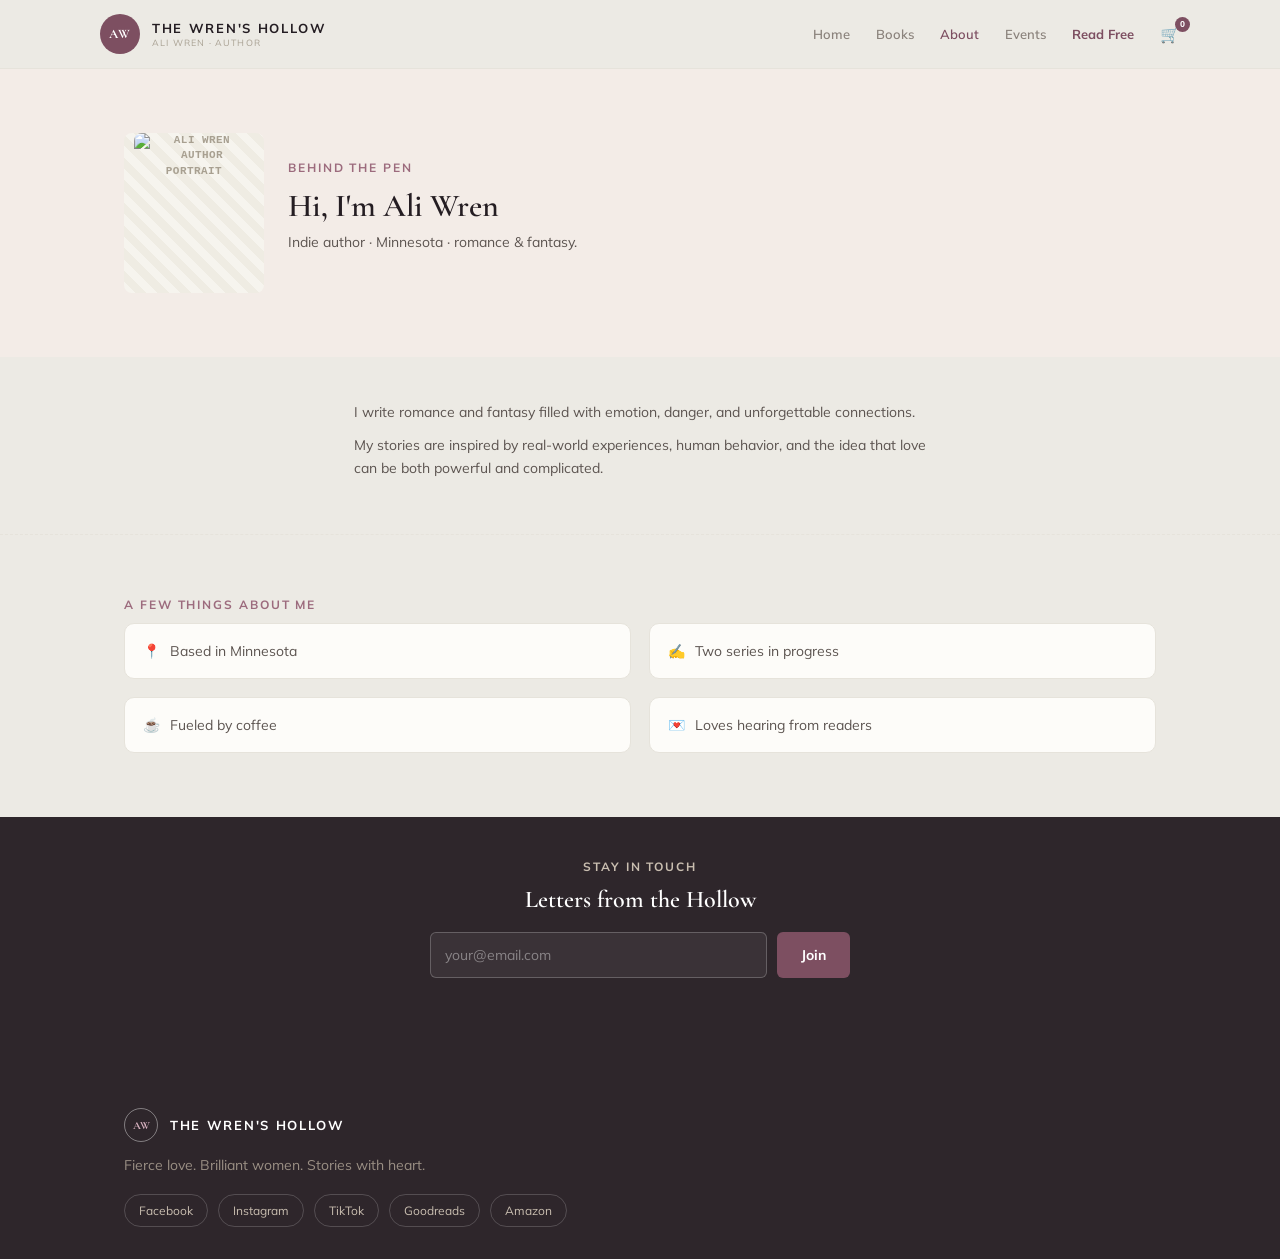
==== site/about.html @ 0546c365 "Rebuild Wren's Hollow site as static HTML/CSS/JS, add Docker dev setup Turns the lo-fi wireframe han" ====
<!DOCTYPE html>
<html lang="en">
<head>
<meta charset="UTF-8">
<meta name="viewport" content="width=device-width, initial-scale=1.0">
<title>About — Behind the Pen — The Wren's Hollow</title>
<meta name="description" content="Meet Ali Wren, indie author from Minnesota writing romance and fantasy full of emotion, danger, and unforgettable connections.">
<link rel="preconnect" href="https://fonts.googleapis.com">
<link rel="preconnect" href="https://fonts.gstatic.com" crossorigin>
<link href="https://fonts.googleapis.com/css2?family=Cormorant+Garamond:wght@500;600;700&family=Mulish:wght@400;600;700;800&display=swap" rel="stylesheet">
<link rel="stylesheet" href="css/styles.css">
</head>
<body>
<a class="skip-link" href="#main">Skip to content</a>

<header class="site-header">
  <div class="wrap nav">
    <a class="nav__brand" href="index.html">
      <span class="nav__mark">AW</span>
      <span class="nav__word">
        <span class="nav__title">THE WREN'S HOLLOW</span>
        <span class="nav__sub">Ali Wren · Author</span>
      </span>
    </a>
    <button class="nav__toggle" id="navToggle" aria-expanded="false" aria-controls="navLinks" aria-label="Toggle menu">
      <span></span><span></span><span></span>
    </button>
    <nav class="nav__links" id="navLinks">
      <a class="nav__link" href="index.html">Home</a>
      <a class="nav__link" href="shop.html">Books</a>
      <a class="nav__link is-active" href="about.html">About</a>
      <a class="nav__link" href="events-appearances.html">Events</a>
      <a class="nav__link nav__link--cta" href="the-veiled-prophecy.html">Read Free</a>
      <a class="nav__link nav__cart" href="shop.html" aria-label="Cart">🛒<span class="nav__cart-count" id="cartCount">0</span></a>
    </nav>
  </div>
</header>

<main id="main">

  <section class="sec sec--cream2">
    <div class="wrap bio-row">
      <div class="ph-box"><img src="images/photos/ali-wren-portrait.jpg" alt="Ali Wren author portrait" style="width:140px;height:160px;object-fit:cover;border-radius:8px;"></div>
      <div>
        <p class="eyebrow">Behind the pen</p>
        <h1 class="h-lg" style="font-size:32px;">Hi, I'm Ali Wren</h1>
        <p class="txt" style="margin-top:6px;">Indie author · Minnesota · romance &amp; fantasy.</p>
      </div>
    </div>
  </section>

  <section class="sec sec--tight">
    <div class="wrap" style="max-width:620px;">
      <p class="txt">I write romance and fantasy filled with emotion, danger, and unforgettable connections.</p>
      <p class="txt">My stories are inspired by real-world experiences, human behavior, and the idea that love can be both powerful and complicated.</p>
    </div>
  </section>

  <section class="sec sec--dashed-top">
    <div class="wrap">
      <p class="eyebrow">A few things about me</p>
      <div class="grid-2 fact-grid">
        <div class="card"><span>📍</span> Based in Minnesota</div>
        <div class="card"><span>✍️</span> Two series in progress</div>
        <div class="card"><span>☕</span> Fueled by coffee</div>
        <div class="card"><span>💌</span> Loves hearing from readers</div>
      </div>
    </div>
  </section>

  <section class="sec sec--tight sec--dark">
    <div class="wrap sec--center">
      <p class="eyebrow eyebrow--on-dark">Stay in touch</p>
      <h2 class="h-md" style="color:#fff;">Letters from the Hollow</h2>
      <form class="newsletter-form" id="newsletterForm" style="margin-left:auto;margin-right:auto;">
        <input class="field" type="email" placeholder="your@email.com" required aria-label="Email address">
        <button class="btn" type="submit">Join</button>
      </form>
      <p class="form-status" id="newsletterStatus"></p>
    </div>
  </section>

</main>

<footer class="site-footer">
  <div class="wrap">
    <div class="footer-top">
      <span class="footer-mark">AW</span>
      <span class="nav__title" style="color:#fff;">THE WREN'S HOLLOW</span>
    </div>
    <p class="footer-tagline">Fierce love. Brilliant women. Stories with heart.</p>
    <div class="soc">
      <a href="https://www.facebook.com/share/18DP2c832v/" target="_blank" rel="noopener">Facebook</a>
      <a href="https://www.instagram.com/aliwrenauthor" target="_blank" rel="noopener">Instagram</a>
      <a href="https://www.tiktok.com/@aliwrenauthor" target="_blank" rel="noopener">TikTok</a>
      <a href="https://www.goodreads.com/author/show/14986224.Ali_Wren" target="_blank" rel="noopener">Goodreads</a>
      <a href="https://www.amazon.com/s?k=ali+wren+author" target="_blank" rel="noopener">Amazon</a>
    </div>
  </div>
</footer>

<script src="js/main.js"></script>
</body>
</html>
---- site/css/styles.css ----
/* ============================================================
   The Wren's Hollow — Ali Wren Author Site
   Design tokens
   ============================================================ */
:root {
  /* Brand accent */
  --plum: #7d4f61;
  --plum-deep: #6a4152;
  --plum-tag: #9c6b7d;
  --plum-soft: #d9b3c1;

  /* Dark surfaces */
  --dark: #2e262b;
  --dark-2: #2b2530;

  /* Section tints */
  --tint-pink: #f6eff1;
  --tint-pink-border: #e4d3da;
  --tint-cream: #faf6f2;
  --tint-cream-2: #f3ece7;
  --page-bg: #eceae4;

  /* Text */
  --text-heading: #241d22;
  --text-heading-dark: #2e262b;
  --text-body: #5c5450;
  --text-muted: #8b837c;
  --text-muted-2: #a8a091;
  --text-on-dark: #c9beb0;
  --text-on-dark-muted: #9a8f84;

  /* Card / borders */
  --card-bg: #fdfcf9;
  --card-border: #e6e3db;
  --divider: #e6e3db;
  --field-bg: #faf8f4;
  --field-border: #d8d2c7;

  --star-gold: #c69a54;

  /* Type */
  --font-display: 'Cormorant Garamond', 'Georgia', serif;
  --font-body: 'Mulish', 'Segoe UI', sans-serif;

  --ease-standard: ease;
}

* { box-sizing: border-box; }

html { scroll-behavior: smooth; }

body {
  margin: 0;
  background: var(--page-bg);
  font-family: var(--font-body);
  color: var(--text-body);
  -webkit-font-smoothing: antialiased;
}

a { text-decoration: none; color: inherit; }
img { max-width: 100%; display: block; }
button { font-family: inherit; cursor: pointer; }
input { font-family: inherit; }
ul { margin: 0; padding: 0; list-style: none; }

h1, h2, h3 { margin: 0; font-family: var(--font-display); color: var(--text-heading); font-weight: 600; }

.skip-link {
  position: absolute;
  left: -999px;
  top: 0;
  background: var(--plum);
  color: #fff;
  padding: 10px 16px;
  z-index: 200;
  font-weight: 600;
}
.skip-link:focus { left: 0; }

@keyframes whFade {
  from { opacity: 0; transform: translateY(16px); }
  to   { opacity: 1; transform: none; }
}
.wh-fade { animation: whFade .7s var(--ease-standard) var(--delay, 0s) both; }
@media (prefers-reduced-motion: reduce) {
  .wh-fade { animation: none; opacity: 1; transform: none; }
  html { scroll-behavior: auto; }
}

.wrap { max-width: 1080px; margin: 0 auto; padding: 0 24px; }

.eyebrow {
  display: block;
  font: 700 12px/1 'Mulish', sans-serif;
  letter-spacing: .16em;
  text-transform: uppercase;
  color: var(--plum-tag);
  margin: 0 0 12px;
}
.eyebrow--on-dark { color: var(--plum-soft); }

/* ---------- Image placeholder (JS swaps missing <img> for this) ---------- */
.ph-box {
  display: flex;
  align-items: center;
  justify-content: center;
  text-align: center;
  background: repeating-linear-gradient(45deg, #f6f4ee, #f6f4ee 8px, #efece3 8px, #efece3 16px);
  color: var(--text-muted-2);
  font: 700 11px/1.4 ui-monospace, Menlo, monospace;
  letter-spacing: .04em;
  text-transform: uppercase;
  padding: 10px;
  border-radius: 8px;
}

/* ============================================================
   Header / Nav
   ============================================================ */
.site-header {
  position: sticky;
  top: 0;
  z-index: 100;
  background: rgba(236, 234, 228, .92);
  backdrop-filter: blur(8px);
  border-bottom: 1px solid var(--divider);
}
.nav {
  display: flex;
  align-items: center;
  justify-content: space-between;
  padding: 14px 0;
}
.nav__brand { display: flex; align-items: center; gap: 12px; }
.nav__mark {
  width: 40px; height: 40px; flex: none;
  border-radius: 50%;
  background: var(--plum);
  color: #fff;
  display: flex; align-items: center; justify-content: center;
  font: 700 13px var(--font-display);
  letter-spacing: .04em;
}
.nav__word { display: flex; flex-direction: column; gap: 2px; }
.nav__title { font: 700 13px/1.1 'Mulish', sans-serif; letter-spacing: .13em; color: var(--text-heading); }
.nav__sub { font: 400 9px/1 'Mulish', sans-serif; letter-spacing: .13em; text-transform: uppercase; color: var(--text-muted-2); }

.nav__links {
  display: flex;
  align-items: center;
  gap: 26px;
  font: 600 13px 'Mulish', sans-serif;
  color: var(--text-muted);
}
.nav__link:hover, .nav__link.is-active { color: var(--plum); }
.nav__link--cta { color: var(--plum); font-weight: 700; }
.nav__cart { font-size: 16px; position: relative; }
.nav__cart-count {
  position: absolute; top: -7px; right: -10px;
  background: var(--plum); color: #fff;
  font: 700 9px/1 sans-serif;
  border-radius: 50%;
  width: 15px; height: 15px;
  display: flex; align-items: center; justify-content: center;
}

.nav__toggle {
  display: none;
  flex-direction: column;
  gap: 4px;
  background: none;
  border: none;
  padding: 6px;
}
.nav__toggle span { width: 22px; height: 2px; background: var(--text-heading); border-radius: 2px; }

@media (max-width: 760px) {
  .nav__toggle { display: flex; }
  .nav__links {
    position: absolute;
    top: 100%; left: 0; right: 0;
    background: var(--page-bg);
    border-bottom: 1px solid var(--divider);
    flex-direction: column;
    align-items: flex-start;
    gap: 0;
    max-height: 0;
    overflow: hidden;
    transition: max-height .25s var(--ease-standard);
  }
  .nav__links.is-open { max-height: 320px; }
  .nav__links a, .nav__links span { padding: 12px 24px; width: 100%; }
  .nav__link { display: block; }
}

/* ============================================================
   Sections / tints
   ============================================================ */
.sec { padding: 64px 0; }
.sec--tight { padding: 44px 0; }
.sec--pink { background: var(--tint-pink); }
.sec--cream { background: var(--tint-cream); }
.sec--cream2 { background: var(--tint-cream-2); }
.sec--dark { background: var(--dark); color: var(--text-on-dark); }
.sec--dark2 { background: var(--dark-2); color: var(--text-on-dark); }
.sec--dashed-top { border-top: 1px dashed var(--divider); }
.sec--center { text-align: center; }

.sec--dark h2, .sec--dark h3, .sec--dark2 h2, .sec--dark2 h3 { color: #fff; }
.sec--dark p, .sec--dark2 p { color: var(--text-on-dark); }

h2.h-lg { font-size: clamp(28px, 4vw, 40px); line-height: 1.15; letter-spacing: -.01em; }
h3.h-md { font-size: 22px; line-height: 1.25; }
.lede { font-size: 16px; line-height: 1.6; color: var(--text-body); max-width: 480px; }
.sec--dark .lede, .sec--dark2 .lede { color: #b7aca3; }

.divider-label {
  text-align: center;
  padding: 12px;
  font: 700 11px ui-monospace, Menlo, monospace;
  letter-spacing: .14em;
  text-transform: uppercase;
  color: var(--text-muted-2);
  background: #f3f0e9;
  border-top: 1px solid var(--divider);
  border-bottom: 1px solid var(--divider);
}

/* ============================================================
   Buttons
   ============================================================ */
.btn {
  display: inline-flex;
  align-items: center;
  gap: 8px;
  padding: 13px 24px;
  border-radius: 6px;
  background: var(--plum);
  color: #fff;
  font: 700 14px 'Mulish', sans-serif;
  border: none;
  transition: background .2s var(--ease-standard);
}
.btn:hover { background: var(--plum-deep); }
.btn--outline { background: #fff; color: var(--plum); border: 1.5px solid #cbb4bd; }
.btn--outline:hover { background: var(--tint-pink); }
.btn--sm { padding: 9px 16px; font-size: 12px; }
.btn--dark-ol { background: transparent; color: #fff; border: 1.5px solid rgba(255,255,255,.4); }
.btn--dark-ol:hover { background: rgba(255,255,255,.08); }

.trust-line { font: 700 11px ui-monospace, Menlo, monospace; letter-spacing: .05em; color: var(--text-muted); margin-top: 16px; }
.stars { color: var(--star-gold); font-size: 15px; letter-spacing: 2px; }

/* ============================================================
   Hero
   ============================================================ */
.hero {
  display: grid;
  grid-template-columns: 1.1fr .9fr;
  gap: 40px;
  align-items: center;
}
.hero__cover { justify-self: end; }
.hero__cover .ph-box { width: 220px; height: 320px; box-shadow: 0 18px 40px rgba(60,40,50,.28); }
@media (max-width: 760px) {
  .hero { grid-template-columns: 1fr; text-align: center; }
  .hero__cover { justify-self: center; order: -1; }
  .lede { margin-left: auto; margin-right: auto; }
}

/* ============================================================
   Newsletter band
   ============================================================ */
.newsletter-form {
  display: flex;
  gap: 10px;
  margin-top: 18px;
  max-width: 420px;
}
.newsletter-form .field {
  flex: 1;
  border: 1px solid var(--field-border);
  border-radius: 6px;
  padding: 13px 14px;
  font-size: 14px;
  background: var(--field-bg);
  color: var(--text-heading);
}
.sec--dark .field, .sec--dark2 .field { background: rgba(255,255,255,.06); border-color: rgba(255,255,255,.22); color: #fff; }
.sec--dark .field::placeholder, .sec--dark2 .field::placeholder { color: rgba(255,255,255,.4); }
@media (max-width: 480px) { .newsletter-form { flex-direction: column; } }
.form-status { margin-top: 12px; font-size: 13px; color: var(--plum-soft); min-height: 1em; }
.sec:not(.sec--dark):not(.sec--dark2) .form-status { color: var(--plum); }

/* ============================================================
   Cards / grids
   ============================================================ */
.card {
  border: 1px solid var(--card-border);
  border-radius: 10px;
  padding: 18px;
  background: var(--card-bg);
}
.grid-2 { display: grid; grid-template-columns: 1fr 1fr; gap: 18px; }
@media (max-width: 700px) { .grid-2 { grid-template-columns: 1fr; } }

.book-card { display: flex; gap: 16px; align-items: flex-start; margin-bottom: 16px; }
.book-card:last-child { margin-bottom: 0; }
.book-card .ph-box { width: 92px; height: 128px; flex: none; }
.book-card--featured { background: var(--tint-pink); border-color: var(--tint-pink-border); }
.book-card__tag { font: 700 10px ui-monospace, Menlo, monospace; letter-spacing: .08em; text-transform: uppercase; color: var(--plum-tag); margin: 0 0 4px; }
.book-card h3 { font-size: 20px; margin-bottom: 6px; }
.book-card p.txt { margin-bottom: 12px; }

.txt { font-size: 14px; line-height: 1.65; color: var(--text-body); margin: 0 0 10px; }
.sec--dark .txt, .sec--dark2 .txt { color: var(--text-on-dark); }

.review-card p.stars { margin: 0 0 8px; }
.review-card p.txt { font-style: italic; }
.review-card .source { font: 700 11px ui-monospace, Menlo, monospace; letter-spacing: .05em; color: var(--text-muted-2); text-transform: uppercase; }

/* WIP progress bar */
.progress-track { height: 8px; border-radius: 4px; background: #e9e6df; margin-top: 14px; overflow: hidden; }
.sec--dark .progress-track, .sec--dark2 .progress-track { background: rgba(255,255,255,.12); }
.progress-fill { height: 100%; border-radius: 4px; background: var(--plum-soft); }

/* ============================================================
   About teaser / bio row
   ============================================================ */
.bio-row { display: flex; align-items: center; gap: 24px; }
.bio-row .ph-box { width: 140px; height: 160px; flex: none; }
.ph-box--round { border-radius: 50%; }
@media (max-width: 600px) { .bio-row { flex-direction: column; text-align: center; } }

.fact-grid .card { display: flex; align-items: center; gap: 10px; font-size: 14px; }

/* ============================================================
   Series header
   ============================================================ */
.series-header { text-align: center; padding: 72px 0; }
.series-header .lede { margin: 0 auto; }

/* ============================================================
   Shop
   ============================================================ */
.chip-row { display: flex; gap: 10px; margin-bottom: 24px; flex-wrap: wrap; }
.chip {
  padding: 8px 16px;
  border: 1px solid var(--card-border);
  border-radius: 20px;
  font: 600 12px 'Mulish', sans-serif;
  color: var(--text-body);
  background: var(--field-bg);
  border: none;
}
.chip.is-active { background: var(--plum); color: #fff; }

.product-card .ph-box { height: 190px; margin-bottom: 12px; }
.product-card { opacity: 1; }
.product-card--soon { opacity: .68; }
.product-card h3 { font-size: 18px; margin-bottom: 4px; }
.product-card__row { display: flex; justify-content: space-between; align-items: center; margin-top: 14px; }
.product-card__price { font: 700 17px var(--font-display); color: var(--text-heading); }

/* ============================================================
   Events
   ============================================================ */
.event-card { display: flex; gap: 16px; align-items: flex-start; margin-bottom: 16px; }
.event-card:last-child { margin-bottom: 0; }
.event-date {
  flex: none;
  text-align: center;
  border: 1px solid var(--tint-pink-border);
  border-radius: 8px;
  padding: 10px 14px;
  background: var(--tint-pink);
  min-width: 58px;
}
.event-date--tba { border-color: var(--card-border); background: var(--field-bg); }
.event-date__day { font: 700 22px var(--font-display); color: var(--plum); }
.event-date__mon { font: 700 10px ui-monospace, Menlo, monospace; letter-spacing: .08em; color: var(--text-muted); }
.event-card h3 { font-size: 18px; margin-bottom: 6px; }

/* ============================================================
   Footer
   ============================================================ */
.site-footer { background: var(--dark); color: var(--text-on-dark); padding: 48px 0 32px; }
.footer-top { display: flex; align-items: center; gap: 12px; }
.footer-tagline { color: var(--text-on-dark-muted); font-size: 14px; margin: 14px 0 20px; max-width: 380px; }
.soc { display: flex; gap: 10px; flex-wrap: wrap; }
.soc a {
  padding: 8px 14px;
  border: 1px solid rgba(255,255,255,.18);
  border-radius: 20px;
  font-size: 12px;
  color: var(--text-on-dark);
  transition: border-color .2s var(--ease-standard), color .2s var(--ease-standard);
}
.soc a:hover { border-color: var(--plum-soft); color: var(--plum-soft); }
.footer-mark { width: 34px; height: 34px; border-radius: 50%; background: transparent; border: 1.5px solid rgba(255,255,255,.4); color: var(--plum-soft); display: flex; align-items: center; justify-content: center; font: 700 11px var(--font-display); flex: none; }
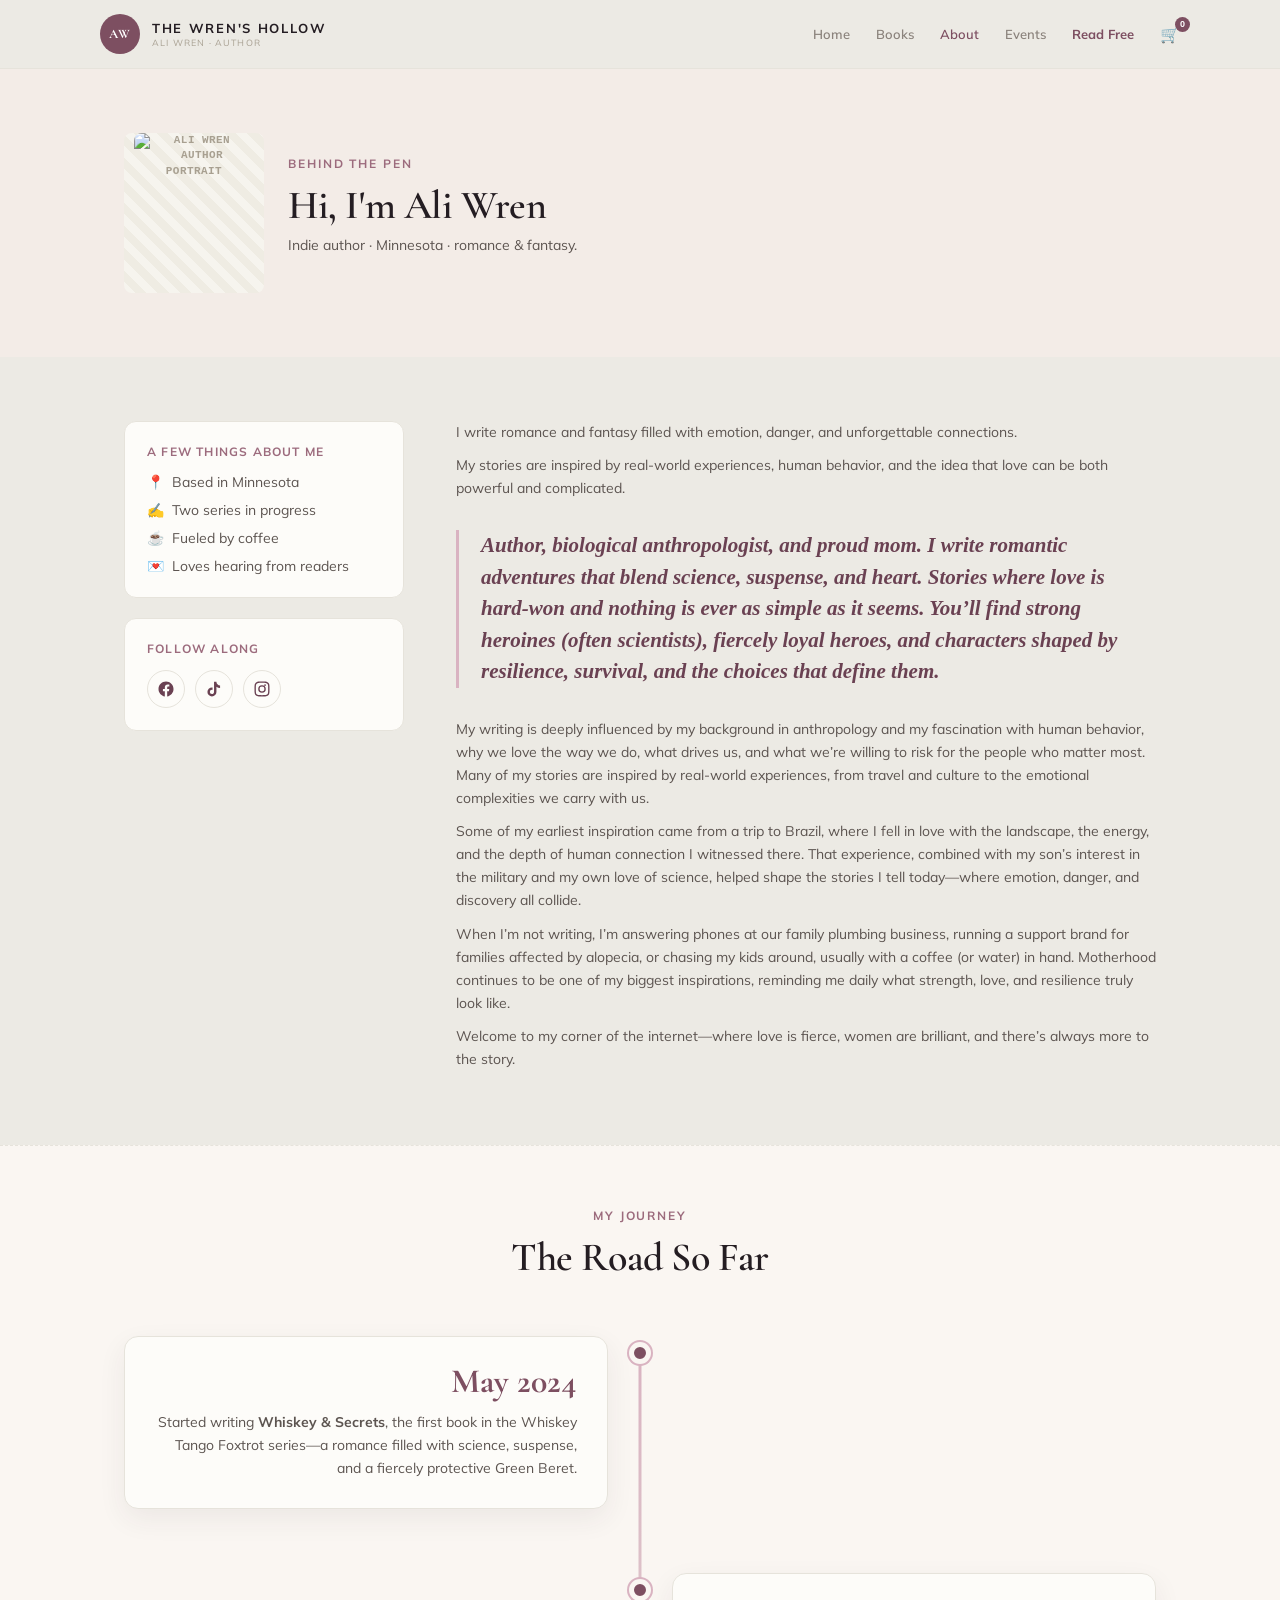
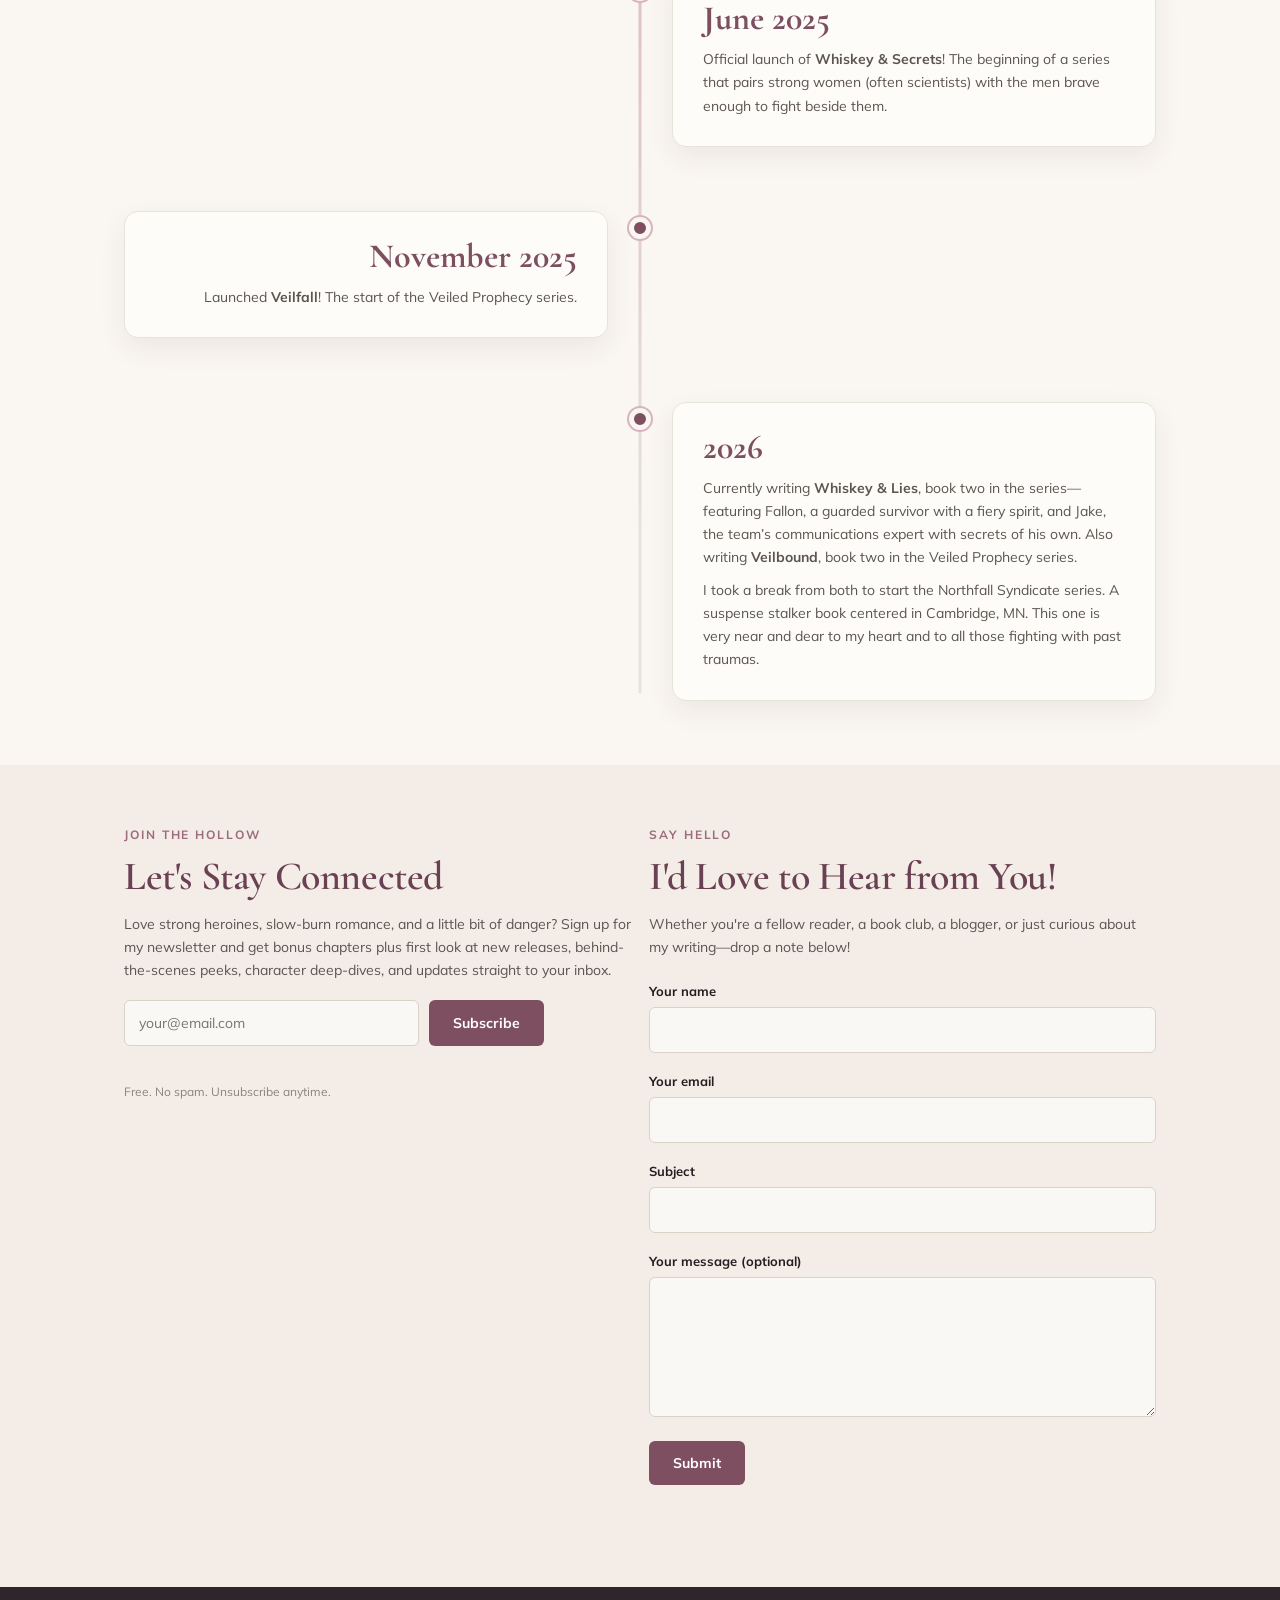
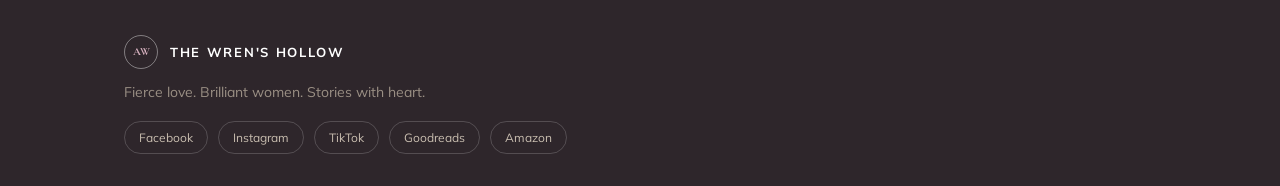
==== commit b426166e: "Commit" ====
--- a/site/about.html
+++ b/site/about.html
@@ -43,40 +43,144 @@
       <div class="ph-box"><img src="images/photos/ali-wren-portrait.jpg" alt="Ali Wren author portrait" style="width:140px;height:160px;object-fit:cover;border-radius:8px;"></div>
       <div>
         <p class="eyebrow">Behind the pen</p>
-        <h1 class="h-lg" style="font-size:32px;">Hi, I'm Ali Wren</h1>
+        <h1 class="h-lg">Hi, I'm Ali Wren</h1>
         <p class="txt" style="margin-top:6px;">Indie author · Minnesota · romance &amp; fantasy.</p>
       </div>
     </div>
   </section>
 
-  <section class="sec sec--tight">
-    <div class="wrap" style="max-width:620px;">
-      <p class="txt">I write romance and fantasy filled with emotion, danger, and unforgettable connections.</p>
-      <p class="txt">My stories are inspired by real-world experiences, human behavior, and the idea that love can be both powerful and complicated.</p>
-    </div>
-  </section>
-
-  <section class="sec sec--dashed-top">
+  <section class="sec">
+    <div class="wrap about-columns">
+      <aside class="about-columns__aside">
+        <div class="aside-card">
+          <h3>A few things about me</h3>
+          <div class="aside-card__facts">
+            <div><span class="ico">📍</span>Based in Minnesota</div>
+            <div><span class="ico">✍️</span>Two series in progress</div>
+            <div><span class="ico">☕</span>Fueled by coffee</div>
+            <div><span class="ico">💌</span>Loves hearing from readers</div>
+          </div>
+        </div>
+        <div class="aside-card">
+          <h3>Follow along</h3>
+          <div class="soc soc--light soc--icons">
+            <a href="https://www.facebook.com/share/18DP2c832v/" target="_blank" rel="noopener" aria-label="Facebook">
+              <svg viewBox="0 0 24 24" aria-hidden="true"><path d="M22 12.06C22 6.5 17.52 2 12 2S2 6.5 2 12.06c0 5.02 3.66 9.18 8.44 9.94v-7.03H7.9v-2.91h2.54V9.85c0-2.51 1.49-3.9 3.77-3.9 1.09 0 2.24.2 2.24.2v2.46H15.2c-1.24 0-1.63.77-1.63 1.56v1.89h2.78l-.44 2.91h-2.34V22c4.78-.76 8.44-4.92 8.44-9.94Z"/></svg>
+              <span class="sr-only">Facebook</span>
+            </a>
+            <a href="https://www.tiktok.com/@aliwrenauthor" target="_blank" rel="noopener" aria-label="TikTok">
+              <svg viewBox="0 0 24 24" aria-hidden="true"><path d="M16.6 5.82c-.9-.98-1.4-2.26-1.4-3.57h-3.15v13.7c0 1.55-1.26 2.8-2.8 2.8a2.8 2.8 0 0 1-2.8-2.8 2.8 2.8 0 0 1 2.8-2.8c.29 0 .57.04.83.13V9.94a6.02 6.02 0 0 0-.83-.06 6 6 0 0 0-6 6 6 6 0 0 0 6 6 6 6 0 0 0 6-6V8.98a8.3 8.3 0 0 0 4.85 1.56V7.4a4.8 4.8 0 0 1-3.5-1.58Z"/></svg>
+              <span class="sr-only">TikTok</span>
+            </a>
+            <a href="https://www.instagram.com/aliwrenauthor" target="_blank" rel="noopener" aria-label="Instagram">
+              <svg viewBox="0 0 24 24" aria-hidden="true"><path d="M12 2c-2.72 0-3.06.01-4.12.06-1.06.05-1.79.22-2.43.47-.66.26-1.22.6-1.77 1.16-.56.55-.9 1.11-1.16 1.77-.25.64-.42 1.37-.47 2.43C2 8.94 2 9.28 2 12s.01 3.06.06 4.12c.05 1.06.22 1.79.47 2.43.26.66.6 1.22 1.16 1.77.55.56 1.11.9 1.77 1.16.64.25 1.37.42 2.43.47C8.94 22 9.28 22 12 22s3.06-.01 4.12-.06c1.06-.05 1.79-.22 2.43-.47.66-.26 1.22-.6 1.77-1.16.56-.55.9-1.11 1.16-1.77.25-.64.42-1.37.47-2.43.05-1.06.06-1.4.06-4.12s-.01-3.06-.06-4.12c-.05-1.06-.22-1.79-.47-2.43a4.9 4.9 0 0 0-1.16-1.77 4.9 4.9 0 0 0-1.77-1.16c-.64-.25-1.37-.42-2.43-.47C15.06 2.01 14.72 2 12 2Zm0 1.8c2.67 0 2.99.01 4.04.06.98.04 1.5.2 1.86.34.47.18.8.4 1.15.75.35.35.57.68.75 1.15.14.36.3.88.34 1.86.05 1.05.06 1.37.06 4.04s-.01 2.99-.06 4.04c-.04.98-.2 1.5-.34 1.86-.18.47-.4.8-.75 1.15-.35.35-.68.57-1.15.75-.36.14-.88.3-1.86.34-1.05.05-1.37.06-4.04.06s-2.99-.01-4.04-.06c-.98-.04-1.5-.2-1.86-.34a3.1 3.1 0 0 1-1.15-.75 3.1 3.1 0 0 1-.75-1.15c-.14-.36-.3-.88-.34-1.86C3.81 14.99 3.8 14.67 3.8 12s.01-2.99.06-4.04c.04-.98.2-1.5.34-1.86.18-.47.4-.8.75-1.15.35-.35.68-.57 1.15-.75.36-.14.88-.3 1.86-.34C9.01 3.81 9.33 3.8 12 3.8Zm0 3.15a5.05 5.05 0 1 0 0 10.1 5.05 5.05 0 0 0 0-10.1Zm0 8.33a3.28 3.28 0 1 1 0-6.56 3.28 3.28 0 0 1 0 6.56Zm5.24-8.53a1.18 1.18 0 1 1-2.36 0 1.18 1.18 0 0 1 2.36 0Z"/></svg>
+              <span class="sr-only">Instagram</span>
+            </a>
+          </div>
+        </div>
+      </aside>
+      <div>
+        <p class="txt">I write romance and fantasy filled with emotion, danger, and unforgettable connections.</p>
+        <p class="txt">My stories are inspired by real-world experiences, human behavior, and the idea that love can be both powerful and complicated.</p>
+        <p class="pull-quote">Author, biological anthropologist, and proud mom. I write romantic adventures that blend science, suspense, and heart. Stories where love is hard-won and nothing is ever as simple as it seems. You’ll find strong heroines (often scientists), fiercely loyal heroes, and characters shaped by resilience, survival, and the choices that define them.</p>
+        <p class="txt">My writing is deeply influenced by my background in anthropology and my fascination with human behavior, why we love the way we do, what drives us, and what we’re willing to risk for the people who matter most. Many of my stories are inspired by real-world experiences, from travel and culture to the emotional complexities we carry with us.</p>
+        <p class="txt">Some of my earliest inspiration came from a trip to Brazil, where I fell in love with the landscape, the energy, and the depth of human connection I witnessed there. That experience, combined with my son’s interest in the military and my own love of science, helped shape the stories I tell today—where emotion, danger, and discovery all collide.</p>
+        <p class="txt">When I’m not writing, I’m answering phones at our family plumbing business, running a support brand for families affected by alopecia, or chasing my kids around, usually with a coffee (or water) in hand. Motherhood continues to be one of my biggest inspirations, reminding me daily what strength, love, and resilience truly look like.</p>
+        <p class="txt">Welcome to my corner of the internet—where love is fierce, women are brilliant, and there’s always more to the story.</p>
+      </div>
+    </div>
+  </section>
+
+  <section class="sec sec--cream sec--dashed-top">
+    <div class="wrap sec--center">
+      <p class="eyebrow">My Journey</p>
+      <h2 class="h-lg">The Road So Far</h2>
+    </div>
     <div class="wrap">
-      <p class="eyebrow">A few things about me</p>
-      <div class="grid-2 fact-grid">
-        <div class="card"><span>📍</span> Based in Minnesota</div>
-        <div class="card"><span>✍️</span> Two series in progress</div>
-        <div class="card"><span>☕</span> Fueled by coffee</div>
-        <div class="card"><span>💌</span> Loves hearing from readers</div>
-      </div>
-    </div>
-  </section>
-
-  <section class="sec sec--tight sec--dark">
-    <div class="wrap sec--center">
-      <p class="eyebrow eyebrow--on-dark">Stay in touch</p>
-      <h2 class="h-md" style="color:#fff;">Letters from the Hollow</h2>
-      <form class="newsletter-form" id="newsletterForm" style="margin-left:auto;margin-right:auto;">
-        <input class="field" type="email" placeholder="your@email.com" required aria-label="Email address">
-        <button class="btn" type="submit">Join</button>
-      </form>
-      <p class="form-status" id="newsletterStatus"></p>
+      <div class="timeline">
+        <div class="timeline__item">
+          <div class="timeline__spacer"></div>
+          <div class="timeline__node"></div>
+          <div class="timeline__card">
+            <p class="timeline__date">May 2024</p>
+            <div class="timeline__content">
+              <p class="txt">Started writing <strong>Whiskey &amp; Secrets</strong>, the first book in the Whiskey Tango Foxtrot series—a romance filled with science, suspense, and a fiercely protective Green Beret.</p>
+            </div>
+          </div>
+        </div>
+        <div class="timeline__item">
+          <div class="timeline__card">
+            <p class="timeline__date">June 2025</p>
+            <div class="timeline__content">
+              <p class="txt">Official launch of <strong>Whiskey &amp; Secrets</strong>! The beginning of a series that pairs strong women (often scientists) with the men brave enough to fight beside them.</p>
+            </div>
+          </div>
+          <div class="timeline__node"></div>
+          <div class="timeline__spacer"></div>
+        </div>
+        <div class="timeline__item">
+          <div class="timeline__spacer"></div>
+          <div class="timeline__node"></div>
+          <div class="timeline__card">
+            <p class="timeline__date">November 2025</p>
+            <div class="timeline__content">
+              <p class="txt">Launched <strong>Veilfall</strong>! The start of the Veiled Prophecy series.</p>
+            </div>
+          </div>
+        </div>
+        <div class="timeline__item">
+          <div class="timeline__card">
+            <p class="timeline__date">2026</p>
+            <div class="timeline__content">
+              <p class="txt">Currently writing <strong>Whiskey &amp; Lies</strong>, book two in the series—featuring Fallon, a guarded survivor with a fiery spirit, and Jake, the team’s communications expert with secrets of his own. Also writing <strong>Veilbound</strong>, book two in the Veiled Prophecy series.</p>
+              <p class="txt">I took a break from both to start the Northfall Syndicate series. A suspense stalker book centered in Cambridge, MN. This one is very near and dear to my heart and to all those fighting with past traumas.</p>
+            </div>
+          </div>
+          <div class="timeline__node"></div>
+          <div class="timeline__spacer"></div>
+        </div>
+      </div>
+    </div>
+  </section>
+
+  <section class="sec sec--cream2">
+    <div class="wrap grid-2 contact-grid">
+      <div>
+        <p class="eyebrow">Join the Hollow</p>
+        <h2 class="h-lg" style="color:var(--plum-deep);">Let's Stay Connected</h2>
+        <p class="txt" style="margin-top:14px;">Love strong heroines, slow-burn romance, and a little bit of danger? Sign up for my newsletter and get bonus chapters plus first look at new releases, behind-the-scenes peeks, character deep-dives, and updates straight to your inbox.</p>
+        <form class="newsletter-form" id="newsletterForm">
+          <input class="field" type="email" placeholder="your@email.com" required aria-label="Email address">
+          <button class="btn" type="submit">Subscribe</button>
+        </form>
+        <p class="form-status" id="newsletterStatus"></p>
+        <p class="form-note">Free. No spam. Unsubscribe anytime.</p>
+      </div>
+      <div>
+        <p class="eyebrow">Say hello</p>
+        <h2 class="h-lg" style="color:var(--plum-deep);">I'd Love to Hear from You!</h2>
+        <p class="txt" style="margin-top:14px;">Whether you're a fellow reader, a book club, a blogger, or just curious about my writing—drop a note below!</p>
+        <form class="optin-form" id="contactForm">
+          <div class="optin-row">
+            <label class="optin-label" for="contactName">Your name</label>
+            <input class="field" id="contactName" name="name" type="text" required autocomplete="name">
+          </div>
+          <div class="optin-row">
+            <label class="optin-label" for="contactEmail">Your email</label>
+            <input class="field" id="contactEmail" name="email" type="email" required autocomplete="email">
+          </div>
+          <div class="optin-row">
+            <label class="optin-label" for="contactSubject">Subject</label>
+            <input class="field" id="contactSubject" name="subject" type="text">
+          </div>
+          <div class="optin-row">
+            <label class="optin-label" for="contactMessage">Your message (optional)</label>
+            <textarea class="field" id="contactMessage" name="message" rows="5"></textarea>
+          </div>
+          <button class="btn" type="submit">Submit</button>
+        </form>
+        <p class="form-status" id="contactStatus"></p>
+      </div>
     </div>
   </section>
 
--- a/site/css/styles.css
+++ b/site/css/styles.css
@@ -209,7 +209,7 @@
 .sec--dark h2, .sec--dark h3, .sec--dark2 h2, .sec--dark2 h3 { color: #fff; }
 .sec--dark p, .sec--dark2 p { color: var(--text-on-dark); }
 
-h2.h-lg { font-size: clamp(28px, 4vw, 40px); line-height: 1.15; letter-spacing: -.01em; }
+.h-lg { font-size: clamp(28px, 4vw, 40px); line-height: 1.15; letter-spacing: -.01em; }
 h3.h-md { font-size: 22px; line-height: 1.25; }
 .lede { font-size: 16px; line-height: 1.6; color: var(--text-body); max-width: 480px; }
 .sec--dark .lede, .sec--dark2 .lede { color: #b7aca3; }
@@ -291,6 +291,30 @@
 @media (max-width: 480px) { .newsletter-form { flex-direction: column; } }
 .form-status { margin-top: 12px; font-size: 13px; color: var(--plum-soft); min-height: 1em; }
 .sec:not(.sec--dark):not(.sec--dark2) .form-status { color: var(--plum); }
+.form-note { margin-top: 8px; font-size: 12px; color: var(--text-muted); }
+.sec--dark .form-note, .sec--dark2 .form-note { color: var(--text-on-dark-muted); }
+
+/* ============================================================
+   Opt-in form (lead-magnet pages, e.g. free-chapters signup)
+   ============================================================ */
+.optin-form { margin-top: 24px; }
+.optin-row { margin-bottom: 20px; }
+.optin-label { display: block; font: 700 13px 'Mulish', sans-serif; color: var(--text-heading); margin-bottom: 8px; }
+.optin-label .req { color: var(--plum); }
+.optin-row__fields { display: flex; gap: 12px; }
+.optin-field { flex: 1; }
+.optin-form .field { width: 100%; border: 1px solid var(--field-border); border-radius: 6px; padding: 13px 14px; font-size: 14px; background: var(--field-bg); color: var(--text-heading); }
+.optin-sublabel { display: block; font-size: 12px; color: var(--text-muted); margin-top: 4px; }
+@media (max-width: 480px) { .optin-row__fields { flex-direction: column; gap: 20px; } }
+.optin-form textarea.field { min-height: 140px; resize: vertical; line-height: 1.5; }
+
+/* ============================================================
+   Contact section (About page "Let's stay connected")
+   ============================================================ */
+.contact-grid { gap: 48px; align-items: start; }
+@media (max-width: 700px) { .contact-grid { gap: 36px; } }
+.soc--light a { color: var(--plum-deep); border-color: var(--card-border); }
+.soc--light a:hover { border-color: var(--plum); color: var(--plum); }
 
 /* ============================================================
    Cards / grids
@@ -323,6 +347,120 @@
 .progress-track { height: 8px; border-radius: 4px; background: #e9e6df; margin-top: 14px; overflow: hidden; }
 .sec--dark .progress-track, .sec--dark2 .progress-track { background: rgba(255,255,255,.12); }
 .progress-fill { height: 100%; border-radius: 4px; background: var(--plum-soft); }
+
+/* ============================================================
+   Timeline (e.g. About page "My Journey") — alternating milestone cards
+   ============================================================ */
+.timeline { position: relative; margin-top: 56px; }
+.timeline::before {
+  content: '';
+  position: absolute;
+  left: 50%;
+  top: 8px;
+  bottom: 8px;
+  width: 3px;
+  background: linear-gradient(var(--plum-soft), var(--card-border) 85%);
+  transform: translateX(-50%);
+}
+.timeline__item {
+  position: relative;
+  display: grid;
+  grid-template-columns: 1fr 1fr;
+  column-gap: 64px;
+  margin-bottom: 64px;
+}
+.timeline__item:last-child { margin-bottom: 0; }
+.timeline__node {
+  position: absolute;
+  left: 50%;
+  top: 6px;
+  transform: translateX(-50%);
+  width: 22px;
+  height: 22px;
+  border-radius: 50%;
+  background: var(--plum);
+  border: 5px solid var(--tint-cream);
+  box-shadow: 0 0 0 2px var(--plum-soft);
+  z-index: 2;
+}
+.timeline__card {
+  background: var(--card-bg);
+  border: 1px solid var(--card-border);
+  border-radius: 14px;
+  padding: 28px 30px;
+  box-shadow: 0 10px 28px rgba(60, 40, 50, .07);
+}
+.timeline__date {
+  font: 700 34px var(--font-display);
+  color: var(--plum);
+  line-height: 1;
+  margin: 0 0 12px;
+}
+.timeline__content .txt:last-child { margin-bottom: 0; }
+.timeline__content .txt + .txt { margin-top: 10px; }
+
+.timeline__item:nth-child(odd) .timeline__card { grid-column: 1; text-align: right; }
+.timeline__item:nth-child(odd) .timeline__spacer { grid-column: 2; }
+.timeline__item:nth-child(even) .timeline__spacer { grid-column: 1; }
+.timeline__item:nth-child(even) .timeline__card { grid-column: 2; text-align: left; }
+
+@media (max-width: 760px) {
+  .timeline::before { left: 10px; }
+  .timeline__item, .timeline__item:nth-child(even) { grid-template-columns: 1fr; column-gap: 0; margin-bottom: 40px; padding-left: 40px; }
+  .timeline__item .timeline__spacer { display: none; }
+  .timeline__item:nth-child(odd) .timeline__card,
+  .timeline__item:nth-child(even) .timeline__card { grid-column: 1; text-align: left; }
+  .timeline__node { left: 10px; top: 4px; }
+  .timeline__date { font-size: 26px; }
+  .timeline__card { padding: 22px 22px; }
+}
+
+/* ============================================================
+   Pull quote
+   ============================================================ */
+.pull-quote {
+  border-left: 3px solid var(--plum-soft);
+  padding-left: 22px;
+  margin: 30px 0;
+  font: 600 21px/1.5 var(--font-display);
+  color: var(--plum-deep);
+  font-style: italic;
+}
+
+/* ============================================================
+   Facts strip (horizontal chips)
+   ============================================================ */
+.facts-strip { display: flex; flex-wrap: wrap; gap: 12px; margin-top: 22px; }
+.facts-strip .chip-fact {
+  display: flex;
+  align-items: center;
+  gap: 8px;
+  padding: 10px 16px;
+  border-radius: 20px;
+  background: var(--card-bg);
+  border: 1px solid var(--card-border);
+  font-size: 13px;
+  color: var(--text-body);
+  white-space: nowrap;
+}
+
+/* ============================================================
+   About sidebar layout (aside + flowing content)
+   ============================================================ */
+.about-columns { display: grid; grid-template-columns: 280px 1fr; gap: 52px; align-items: start; }
+@media (max-width: 780px) { .about-columns { grid-template-columns: 1fr; } }
+.about-columns__aside { position: sticky; top: 24px; display: flex; flex-direction: column; gap: 20px; }
+@media (max-width: 780px) { .about-columns__aside { position: static; } }
+.aside-card { background: var(--card-bg); border: 1px solid var(--card-border); border-radius: 12px; padding: 22px; }
+.aside-card h3 {
+  font: 700 12px 'Mulish', sans-serif;
+  letter-spacing: .1em;
+  text-transform: uppercase;
+  color: var(--plum-tag);
+  margin-bottom: 14px;
+}
+.aside-card__facts { display: flex; flex-direction: column; gap: 10px; font-size: 14px; color: var(--text-body); }
+.aside-card__facts span.ico { margin-right: 8px; }
 
 /* ============================================================
    About teaser / bio row
@@ -398,3 +536,30 @@
 }
 .soc a:hover { border-color: var(--plum-soft); color: var(--plum-soft); }
 .footer-mark { width: 34px; height: 34px; border-radius: 50%; background: transparent; border: 1.5px solid rgba(255,255,255,.4); color: var(--plum-soft); display: flex; align-items: center; justify-content: center; font: 700 11px var(--font-display); flex: none; }
+
+/* Icon-button variant (e.g. About page "Follow along") */
+.soc--icons a {
+  width: 38px;
+  height: 38px;
+  padding: 0;
+  border-radius: 50%;
+  display: flex;
+  align-items: center;
+  justify-content: center;
+  border: 1px solid var(--card-border);
+  color: var(--plum-deep);
+}
+.soc--icons a:hover { background: var(--plum); border-color: var(--plum); color: #fff; }
+.soc--icons svg { width: 18px; height: 18px; fill: currentColor; }
+
+.sr-only {
+  position: absolute;
+  width: 1px;
+  height: 1px;
+  padding: 0;
+  margin: -1px;
+  overflow: hidden;
+  clip: rect(0, 0, 0, 0);
+  white-space: nowrap;
+  border: 0;
+}
